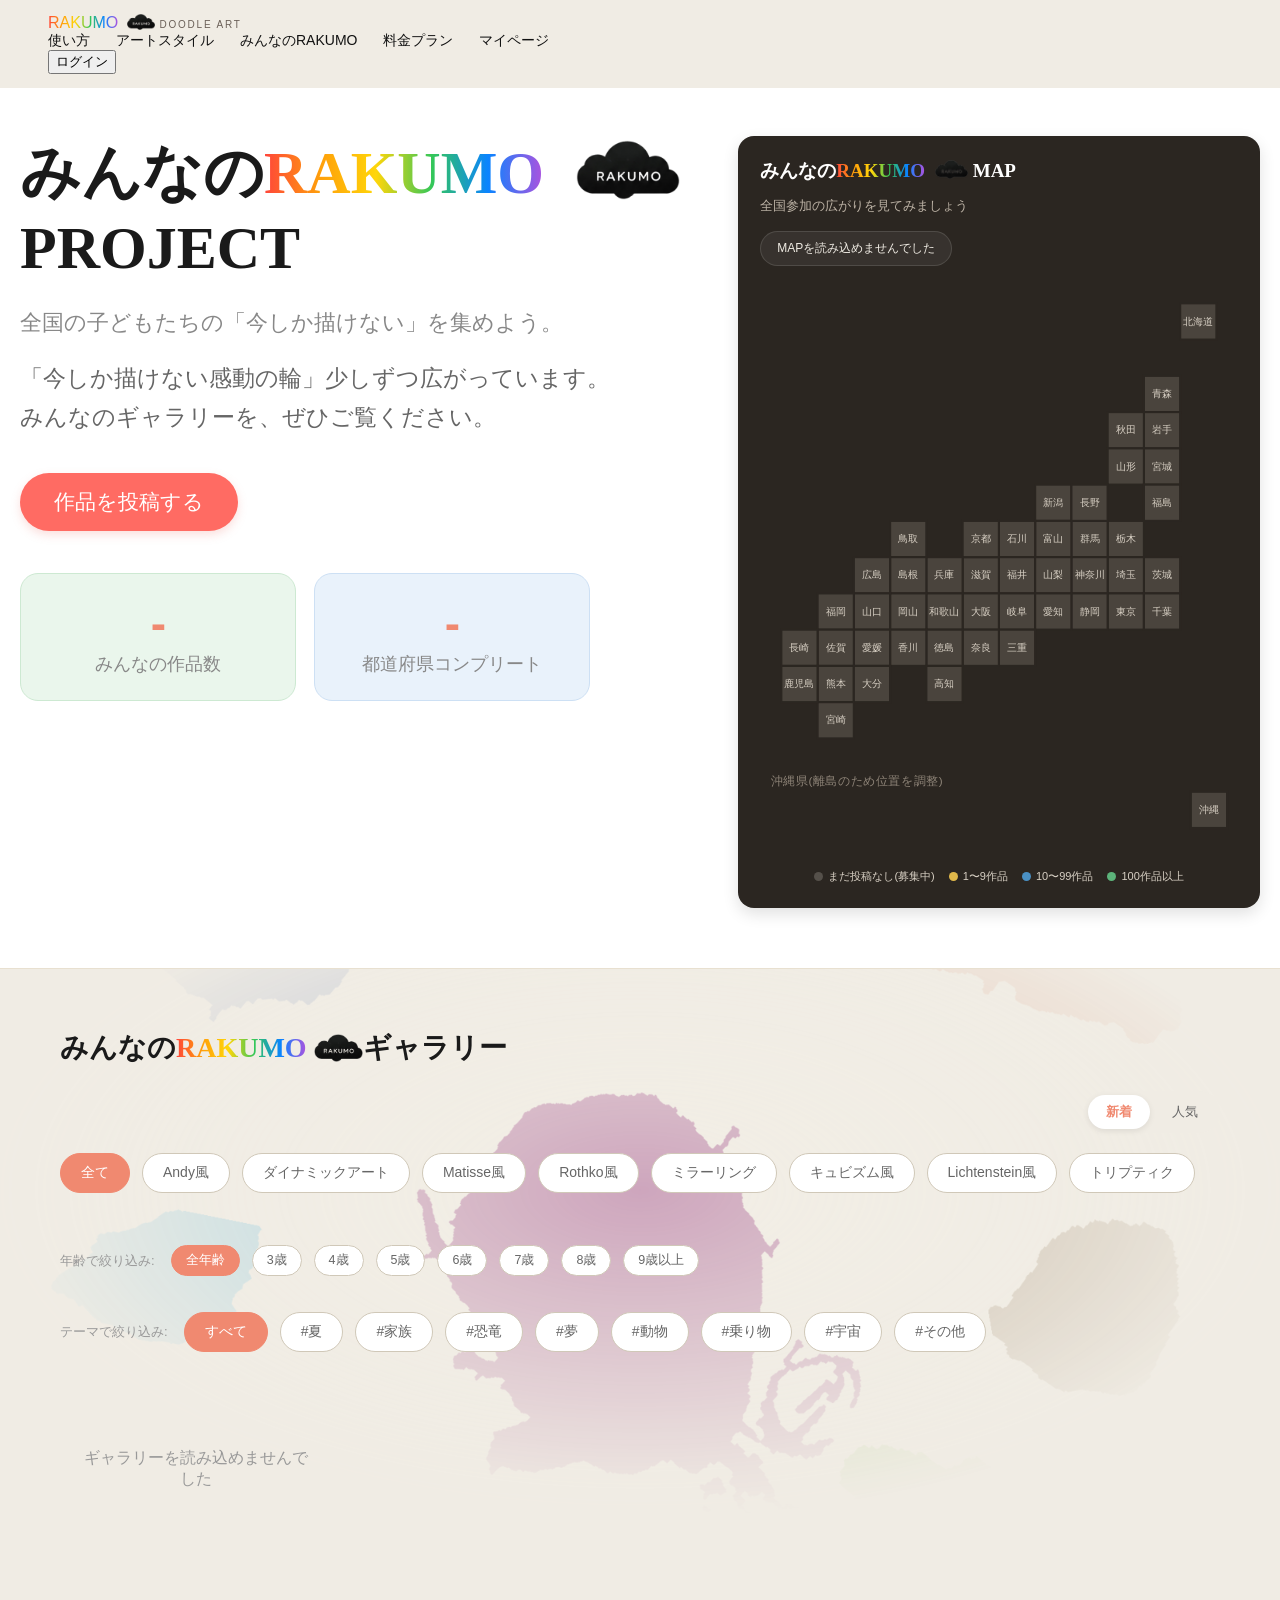
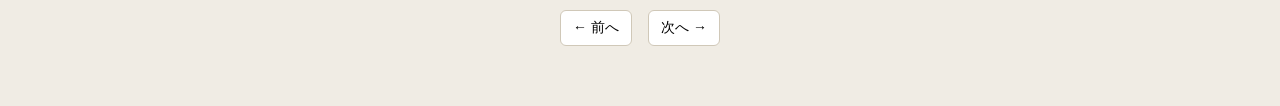
==== gallery.html @ 31f8838f "Initial commit: RAKUMO frontend" ====
<!DOCTYPE html>
<html lang="ja">
<head>
  <meta charset="UTF-8">
  <meta name="viewport" content="width=device-width, initial-scale=1.0">
  <title>みんなのRAKUMO - 落書きアート RAKUMO</title>
  <meta name="description" content="全国の子どもたちの「今しか描けない」が集まるギャラリーです。今しか描けない感動の輪、少しずつ広がっています。">
  <meta property="og:type" content="website">
  <meta property="og:title" content="みんなのRAKUMO - 落書きアート RAKUMO">
  <meta property="og:description" content="全国の子どもたちの「今しか描けない」が集まるギャラリーです。">
  <!-- TODO: 本番ドメイン確定後、og:imageは絶対URLに変更すること(相対パスはSNSクローラーに認識されない) -->
  <meta property="og:image" content="assets/gallery_bg.png">
  <meta property="og:site_name" content="みんなのRAKUMO">
  <meta name="twitter:card" content="summary_large_image">
  <link rel="stylesheet" href="style.css">
  <style>
    .hero-two-col {
      background: #ffffff;
      padding: 48px 20px 60px;
      border-bottom: 1px solid #e8e0d0;
    }
    .hero-two-col-inner {
      max-width: 1240px;
      margin: 0 auto;
      display: grid;
      grid-template-columns: 1.3fr 1fr;
      gap: 40px;
      align-items: start;
    }
    .hero-left h1 {
      font-size: 60px;
      color: #1a1a1a;
      margin-bottom: 15px;
      font-weight: 700;
      line-height: 1.25;
    }
    .hero-left .hero-tagline {
      font-size: 22px;
      color: #888;
      margin-bottom: 21px;
    }
    .hero-left .hero-desc {
      font-size: 23px;
      color: #666;
      line-height: 1.7;
      margin-bottom: 36px;
      max-width: 720px;
    }
    .hero-cta-btn {
      text-decoration: none;
      margin-bottom: 42px;
      font-size: 21px !important;
      padding: 15px 34px !important;
    }
    .hero-stats-row {
      display: grid;
      grid-template-columns: repeat(2, 1fr);
      gap: 18px;
      max-width: 570px;
    }
    .hero-stat-tile {
      background: #fff;
      border: 1px solid #e8e0d0;
      border-radius: 18px;
      padding: 24px;
      text-align: center;
    }
    .hero-stat-tile.stat-tile-green {
      background: #eaf6ec;
      border-color: #cde9d2;
    }
    .hero-stat-tile.stat-tile-blue {
      background: #e9f2fb;
      border-color: #cde0f4;
    }
    .hero-stat-tile .v {
      font-size: 46px;
      font-weight: 800;
      letter-spacing: -0.02em;
      color: #f08970;
      line-height: 1.1;
    }
    .hero-stat-tile .l {
      font-size: 18px;
      color: #888;
      margin-top: 3px;
    }

    /* ---- 47都道府県MAP(右カラム・サブ的な扱いなので小さめ) ---- */
    .map-card {
      background: #2b2621;
      border-radius: 16px;
      padding: 22px 22px 24px;
      box-shadow: 0 6px 16px rgba(0,0,0,0.12);
    }
    .map-card-header {
      display: flex;
      align-items: baseline;
      justify-content: space-between;
      margin-bottom: 4px;
    }
    .map-card-header h2 {
      color: #fff;
      font-size: 19px;
    }
    .map-sub {
      color: #bdb3a6;
      font-size: 13px;
      margin-bottom: 16px;
    }
    .map-stats {
      display: flex;
      gap: 14px;
      background: rgba(255,255,255,0.06);
      border: 1px solid rgba(255,255,255,0.12);
      border-radius: 999px;
      padding: 8px 16px;
      color: #f0ece4;
      font-size: 12px;
      margin-bottom: 16px;
      width: fit-content;
    }
    .map-stats strong {
      color: #f08970;
      font-size: 13.5px;
    }
    .map-svg-wrap {
      position: relative;
      max-width: 100%;
      margin: 0 auto;
    }
    #japanMap {
      width: 100%;
      height: auto;
      overflow: visible;
    }
    .region-label {
      fill: #8d8377;
      font-size: 11px;
      letter-spacing: 0.05em;
    }
    .pref-cell {
      fill: #4a443d;
      stroke: #2b2621;
      stroke-width: 2;
      cursor: pointer;
      transition: fill 0.15s ease, stroke 0.15s ease;
    }
    .pref-cell:hover {
      stroke: #fff;
    }
    .pref-cell.lv1 { fill: #e0b84a; }
    .pref-cell.lv2 { fill: #4a90c4; }
    .pref-cell.lv3 { fill: #5cb37a; }
    .pref-label {
      fill: #d8d0c4;
      font-size: 9px;
      text-anchor: middle;
      pointer-events: none;
    }
    .pref-label.dark-text { fill: #3a2f14; }
    .map-tooltip {
      position: absolute;
      transform: translate(-50%, -120%);
      background: #fff;
      color: #1a1a1a;
      padding: 6px 12px;
      border-radius: 8px;
      font-size: 12.5px;
      white-space: nowrap;
      box-shadow: 0 6px 16px rgba(0,0,0,0.3);
      pointer-events: none;
      z-index: 10;
    }
    .map-tooltip[hidden] { display: none; }
    .map-tooltip strong {
      display: block;
      font-size: 13.5px;
      margin-bottom: 1px;
    }
    .map-legend {
      display: flex;
      justify-content: center;
      flex-wrap: wrap;
      gap: 14px;
      margin-top: 16px;
      color: #d8d0c4;
      font-size: 11px;
    }
    .map-legend span {
      display: inline-flex;
      align-items: center;
      gap: 5px;
    }
    .map-dot-icon {
      width: 9px;
      height: 9px;
      border-radius: 50%;
      display: inline-block;
      background: #55504a;
    }
    .map-dot-icon.lv1 { background: #e0b84a; }
    .map-dot-icon.lv2 { background: #4a90c4; }
    .map-dot-icon.lv3 { background: #5cb37a; }
    .map-card-btn {
      display: block;
      text-align: center;
      margin-top: 18px;
      width: 100%;
      box-sizing: border-box;
    }

    .gallery-bg-wrap {
      position: relative;
      overflow: hidden;
    }
    .gallery-bg-wrap::before {
      content: "";
      position: absolute;
      inset: 0;
      background-image: url('assets/gallery_bg.png');
      background-size: cover;
      background-position: center;
      background-repeat: no-repeat;
      opacity: 0.3;
      -webkit-mask-image: radial-gradient(ellipse 70% 60% at 50% 30%, #000 0%, transparent 75%);
      mask-image: radial-gradient(ellipse 70% 60% at 50% 30%, #000 0%, transparent 75%);
      pointer-events: none;
    }
    .gallery-container {
      position: relative;
      z-index: 1;
      max-width: 1200px;
      margin: 60px auto;
      padding: 0 20px;
    }

    @media (max-width: 900px) {
      .hero-two-col-inner {
        grid-template-columns: 1fr;
      }
      .hero-left .hero-desc { max-width: none; }
    }

    .cta-tile {
      display: flex;
      flex-direction: column;
      align-items: center;
      justify-content: center;
      text-align: center;
      text-decoration: none;
      background: linear-gradient(135deg, #fff3ef 0%, #fff8f2 100%);
      border: 1.5px dashed #f0a58f;
      padding: 24px 20px;
      gap: 10px;
      transition: transform 0.25s ease, box-shadow 0.25s ease, border-color 0.25s ease;
    }
    .cta-tile:hover {
      transform: translateY(-5px);
      box-shadow: 0 14px 28px rgba(240,137,112,0.22);
      border-color: var(--coral);
    }
    .cta-tile-icon {
      font-size: 51px;
    }
    .cta-tile-title {
      font-size: 24px;
      font-weight: 700;
      color: #1a1a1a;
      line-height: 1.5;
    }
    .cta-tile-btn {
      margin-top: 6px;
      display: inline-block;
      background: var(--coral);
      color: #fff;
      font-size: 19.5px;
      font-weight: 700;
      padding: 13px 28px;
      border-radius: 999px;
    }

    .sns-tile {
      background: linear-gradient(135deg, #eef5ff 0%, #f5faff 100%);
      border-color: #a9c9f0;
      cursor: default;
    }
    .sns-tile:hover {
      border-color: #4a90c4;
      box-shadow: 0 14px 28px rgba(74,144,196,0.18);
    }
    .sns-tile-buttons {
      display: flex;
      gap: 8px;
      margin-top: 4px;
    }
    .sns-icon-btn {
      display: inline-flex;
      align-items: center;
      gap: 6px;
      background: #fff;
      border: 1.5px solid #d6e4f5;
      color: #333;
      font-size: 13px;
      font-weight: 600;
      padding: 8px 14px;
      border-radius: 999px;
      text-decoration: none;
      transition: all 0.15s ease;
    }
    .sns-icon-btn:hover {
      background: #4a90c4;
      color: #fff;
      border-color: #4a90c4;
    }
    .sns-tile-note {
      font-size: 11px;
      color: #93a3b5;
      margin-top: 6px;
    }

    .gallery-section-title {
      font-size: 28px;
      font-weight: 700;
      color: #1a1a1a;
      margin: 0 0 24px;
      display: flex;
      align-items: center;
      flex-wrap: wrap;
    }

    .gallery-toolbar {
      display: flex;
      justify-content: flex-end;
      margin-bottom: 20px;
    }
    .sort-tabs {
      display: flex;
      gap: 4px;
      background: #f0ece4;
      border-radius: 24px;
      padding: 4px;
    }
    .sort-btn {
      padding: 8px 18px;
      border: none;
      background: transparent;
      border-radius: 20px;
      font-size: 13px;
      cursor: pointer;
      color: #666;
      transition: all 0.2s ease;
    }
    .sort-btn.active {
      background: #fff;
      color: #f08970;
      font-weight: 700;
      box-shadow: 0 2px 6px rgba(0,0,0,0.08);
    }

    .gallery-filters {
      display: flex;
      gap: 12px;
      margin-bottom: 40px;
      overflow-x: auto;
      padding-bottom: 12px;
      -webkit-overflow-scrolling: touch;
    }
    .gallery-filters button {
      padding: 10px 20px;
      border: 1px solid #d0c8b8;
      background: #fff;
      border-radius: 24px;
      font-size: 14px;
      cursor: pointer;
      white-space: nowrap;
      transition: all 0.3s ease;
      color: #666;
    }
    .gallery-filters button:hover {
      background: #f9f5ed;
    }
    .age-filters {
      margin-bottom: 24px;
      align-items: center;
    }
    .age-filter-label {
      font-size: 13px;
      color: #999;
      white-space: nowrap;
      margin-right: 4px;
    }
    .age-btn {
      padding: 6px 14px !important;
      font-size: 12.5px !important;
    }
    .gallery-filters button.active {
      background: #f08970;
      border-color: #f08970;
      color: #fff;
    }

    .gallery-grid-page {
      display: grid;
      grid-template-columns: repeat(4, 1fr);
      gap: 24px;
      margin-bottom: 60px;
    }
    @media (max-width: 900px) {
      .gallery-grid-page {
        grid-template-columns: repeat(3, 1fr);
      }
    }
    .gallery-item {
      cursor: pointer;
      border-radius: 14px;
      overflow: hidden;
      background: #fff;
      box-shadow: 0 2px 6px rgba(26,20,14,0.06);
      border: 1px solid rgba(26,20,14,0.06);
      transition: transform 0.25s ease, box-shadow 0.25s ease, border-color 0.25s ease;
    }
    .gallery-item:hover {
      transform: translateY(-5px);
      box-shadow: 0 14px 28px rgba(26,20,14,0.16);
      border-color: rgba(240,137,112,0.35);
    }
    .gallery-item .thumb-mat {
      padding: 10px 10px 0;
      background: #fff;
    }
    .gallery-item .thumb-frame {
      position: relative;
      width: 100%;
      padding-top: 100%;
      overflow: hidden;
      border-radius: 6px;
      background: #f0ece4;
    }
    .gallery-item img {
      position: absolute;
      top: 0;
      left: 0;
      width: 100%;
      height: 100%;
      object-fit: cover;
      display: block;
    }
    .gallery-item-info {
      padding: 14px;
      background: #fff;
    }
    .gallery-item-style {
      display: inline-block;
      font-size: 11px;
      font-weight: 600;
      color: #f08970;
      background: #fff3ef;
      border-radius: 6px;
      padding: 2px 8px;
      margin-bottom: 8px;
    }
    .gallery-item-theme {
      display: inline-block;
      font-size: 11px;
      font-weight: 600;
      color: #4a90c4;
      background: #eef5ff;
      border-radius: 6px;
      padding: 2px 8px;
      margin-bottom: 8px;
      margin-left: 4px;
    }
    .gallery-item-caption {
      font-size: 15px;
      color: #1a1a1a;
      font-weight: 700;
      overflow: hidden;
      text-overflow: ellipsis;
      white-space: nowrap;
      margin-bottom: 4px;
    }
    .gallery-item-meta {
      font-size: 12px;
      color: #999;
      margin-bottom: 10px;
      min-height: 15px;
    }

    .clap-btn {
      display: inline-flex;
      align-items: center;
      gap: 6px;
      padding: 6px 14px;
      border: 1px solid #e0d8c8;
      background: #faf8f3;
      border-radius: 20px;
      font-size: 13px;
      cursor: pointer;
      color: #666;
      transition: all 0.2s ease;
    }
    .clap-btn:hover:not(:disabled) {
      background: #fff3ef;
      border-color: #f08970;
    }
    .clap-btn.clapped {
      background: #fff0eb;
      border-color: #f08970;
      color: #f08970;
      font-weight: 600;
    }
    .clap-btn:disabled {
      cursor: default;
    }
    .clap-btn-large {
      width: 100%;
      justify-content: center;
      padding: 12px;
      font-size: 15px;
      margin-top: 16px;
    }
    .share-row {
      margin-top: 18px;
      padding-top: 16px;
      border-top: 1px solid #eee;
    }
    .share-label {
      font-size: 12px;
      color: #999;
      margin-bottom: 8px;
    }
    .share-buttons {
      display: flex;
      gap: 8px;
      flex-wrap: wrap;
    }
    .share-btn {
      display: inline-flex;
      align-items: center;
      gap: 6px;
      padding: 9px 16px;
      border-radius: 10px;
      font-size: 13px;
      font-weight: 600;
      text-decoration: none;
      border: none;
      cursor: pointer;
      transition: opacity 0.15s ease;
    }
    .share-btn:hover { opacity: 0.85; }
    .share-btn-x { background: #000; color: #fff; }
    .share-btn-line { background: #06c755; color: #fff; }
    .share-btn-copy { background: #f0ece4; color: #444; }
    .share-btn-copy.copied { background: #d9f0da; color: #2e6b3e; }
    .gallery-modal-description {
      font-size: 13.5px;
      color: #555;
      line-height: 1.6;
      margin-top: 12px;
      white-space: pre-wrap;
    }

    .gallery-pagination {
      display: flex;
      justify-content: center;
      gap: 8px;
      margin-top: 40px;
    }
    .pagination-btn {
      padding: 8px 12px;
      border: 1px solid #d0c8b8;
      background: #fff;
      border-radius: 6px;
      cursor: pointer;
      font-size: 14px;
      transition: all 0.3s ease;
    }
    .pagination-btn:hover:not(:disabled) {
      background: #f9f5ed;
    }
    .pagination-btn.active {
      background: #f08970;
      border-color: #f08970;
      color: #fff;
    }
    .pagination-btn:disabled {
      opacity: 0.5;
      cursor: not-allowed;
    }

    .gallery-modal {
      display: none;
      position: fixed;
      top: 0;
      left: 0;
      right: 0;
      bottom: 0;
      background: rgba(0,0,0,0.6);
      z-index: 1000;
      justify-content: center;
      align-items: center;
      padding: 20px;
    }
    .gallery-modal.active {
      display: flex;
    }
    .gallery-modal-content {
      background: #fff;
      border-radius: 16px;
      overflow: hidden;
      max-width: 600px;
      width: 100%;
      max-height: 90vh;
      overflow-y: auto;
      animation: slideUp 0.3s ease;
    }
    @keyframes slideUp {
      from {
        transform: translateY(20px);
        opacity: 0;
      }
      to {
        transform: translateY(0);
        opacity: 1;
      }
    }
    .gallery-modal-close {
      position: absolute;
      top: 16px;
      right: 16px;
      width: 32px;
      height: 32px;
      border: none;
      background: rgba(0,0,0,0.2);
      color: #fff;
      border-radius: 50%;
      cursor: pointer;
      font-size: 20px;
      display: flex;
      align-items: center;
      justify-content: center;
    }
    .gallery-modal-image-frame {
      position: relative;
      width: 100%;
      padding-top: 100%;
      overflow: hidden;
      background: #f0ece4;
    }
    .gallery-modal-image {
      position: absolute;
      top: 0;
      left: 0;
      width: 100%;
      height: 100%;
      object-fit: cover;
      display: block;
    }
    .gallery-modal-info {
      padding: 24px;
    }
    .gallery-modal-style {
      font-size: 12px;
      color: #999;
      margin-bottom: 8px;
      text-transform: uppercase;
      letter-spacing: 0.5px;
    }
    .gallery-modal-caption {
      font-size: 18px;
      color: #333;
      font-weight: 600;
      margin-bottom: 16px;
    }
    .gallery-modal-meta {
      font-size: 14px;
      color: #666;
      line-height: 1.6;
    }

    .loading {
      text-align: center;
      padding: 60px 20px;
      color: #999;
    }

    @media (max-width: 640px) {
      .hero-two-col {
        padding: 32px 20px 40px;
      }
      .hero-left h1 {
        font-size: 30px;
      }
      .gallery-grid-page {
        grid-template-columns: repeat(2, 1fr);
        gap: 16px;
      }
      .gallery-filters {
        gap: 8px;
      }
    }
  </style>
</head>
<body>
  <header class="site-header">
    <div class="header-inner">
      <a href="index.html" class="logo">
        <span class="logo-text rakumo-brand">RAKUMO</span> <img src="assets/rakumo_cloud_mark.png" class="rakumo-mark" alt="">
        <span class="logo-sub">DOODLE ART</span>
      </a>
      <nav class="site-nav">
        <a href="index.html#how">使い方</a>
        <a href="index.html#styles">アートスタイル</a>
        <a href="gallery.html" class="active">みんなのRAKUMO</a>
        <a href="index.html#plan">料金プラン</a>
        <a href="mypage.html">マイページ</a>
      </nav>
      <div class="header-actions">
        <button id="loginBtn" class="btn-login">ログイン</button>
      </div>
    </div>
  </header>

  <section class="hero-two-col">
    <div class="hero-two-col-inner">
      <div class="hero-left">
        <h1>みんなの<span class="rakumo-brand">RAKUMO</span> <img src="assets/rakumo_cloud_mark.png" class="rakumo-mark" alt=""> PROJECT</h1>
        <p class="hero-tagline">全国の子どもたちの「今しか描けない」を集めよう。</p>
        <p class="hero-desc">「今しか描けない感動の輪」少しずつ広がっています。<br>みんなのギャラリーを、ぜひご覧ください。</p>
        <a href="index.html?post=1" class="btn-pill btn-pill-primary hero-cta-btn">作品を投稿する</a>
        <div class="hero-stats-row">
          <div class="hero-stat-tile stat-tile-green">
            <div class="v" id="heroStatTotal">-</div>
            <div class="l">みんなの作品数</div>
          </div>
          <div class="hero-stat-tile stat-tile-blue">
            <div class="v" id="heroStatPref">-</div>
            <div class="l">都道府県コンプリート</div>
          </div>
        </div>
      </div>

      <div class="hero-right">
        <div class="map-card">
          <div class="map-card-header">
            <h2>みんなの<span class="rakumo-brand">RAKUMO</span> <img src="assets/rakumo_cloud_mark.png" class="rakumo-mark" alt=""> MAP</h2>
          </div>
          <p class="map-sub">全国参加の広がりを見てみましょう</p>

      <div class="map-stats" id="mapStats">読み込み中…</div>

      <div class="map-svg-wrap">
        <svg id="japanMap" viewBox="0 0 448 532" xmlns="http://www.w3.org/2000/svg" aria-label="日本地図 都道府県別投稿数(地理的配置グリッドマップ)">
          <rect class="pref-cell" data-pref="北海道" x="394" y="20" width="34" height="34"></rect>
          <text class="pref-label" data-pref-label="北海道" x="411" y="40">北海道</text>
          <rect class="pref-cell" data-pref="青森県" x="360" y="88" width="34" height="34"></rect>
          <text class="pref-label" data-pref-label="青森県" x="377" y="108">青森</text>
          <rect class="pref-cell" data-pref="岩手県" x="360" y="122" width="34" height="34"></rect>
          <text class="pref-label" data-pref-label="岩手県" x="377" y="142">岩手</text>
          <rect class="pref-cell" data-pref="秋田県" x="326" y="122" width="34" height="34"></rect>
          <text class="pref-label" data-pref-label="秋田県" x="343" y="142">秋田</text>
          <rect class="pref-cell" data-pref="宮城県" x="360" y="156" width="34" height="34"></rect>
          <text class="pref-label" data-pref-label="宮城県" x="377" y="176">宮城</text>
          <rect class="pref-cell" data-pref="山形県" x="326" y="156" width="34" height="34"></rect>
          <text class="pref-label" data-pref-label="山形県" x="343" y="176">山形</text>
          <rect class="pref-cell" data-pref="福島県" x="360" y="190" width="34" height="34"></rect>
          <text class="pref-label" data-pref-label="福島県" x="377" y="210">福島</text>
          <rect class="pref-cell" data-pref="茨城県" x="360" y="258" width="34" height="34"></rect>
          <text class="pref-label" data-pref-label="茨城県" x="377" y="278">茨城</text>
          <rect class="pref-cell" data-pref="栃木県" x="326" y="224" width="34" height="34"></rect>
          <text class="pref-label" data-pref-label="栃木県" x="343" y="244">栃木</text>
          <rect class="pref-cell" data-pref="群馬県" x="292" y="224" width="34" height="34"></rect>
          <text class="pref-label" data-pref-label="群馬県" x="309" y="244">群馬</text>
          <rect class="pref-cell" data-pref="埼玉県" x="326" y="258" width="34" height="34"></rect>
          <text class="pref-label" data-pref-label="埼玉県" x="343" y="278">埼玉</text>
          <rect class="pref-cell" data-pref="東京都" x="326" y="292" width="34" height="34"></rect>
          <text class="pref-label" data-pref-label="東京都" x="343" y="312">東京</text>
          <rect class="pref-cell" data-pref="千葉県" x="360" y="292" width="34" height="34"></rect>
          <text class="pref-label" data-pref-label="千葉県" x="377" y="312">千葉</text>
          <rect class="pref-cell" data-pref="神奈川県" x="292" y="258" width="34" height="34"></rect>
          <text class="pref-label" data-pref-label="神奈川県" x="309" y="278">神奈川</text>
          <rect class="pref-cell" data-pref="新潟県" x="258" y="190" width="34" height="34"></rect>
          <text class="pref-label" data-pref-label="新潟県" x="275" y="210">新潟</text>
          <rect class="pref-cell" data-pref="富山県" x="258" y="224" width="34" height="34"></rect>
          <text class="pref-label" data-pref-label="富山県" x="275" y="244">富山</text>
          <rect class="pref-cell" data-pref="石川県" x="224" y="224" width="34" height="34"></rect>
          <text class="pref-label" data-pref-label="石川県" x="241" y="244">石川</text>
          <rect class="pref-cell" data-pref="福井県" x="224" y="258" width="34" height="34"></rect>
          <text class="pref-label" data-pref-label="福井県" x="241" y="278">福井</text>
          <rect class="pref-cell" data-pref="山梨県" x="258" y="258" width="34" height="34"></rect>
          <text class="pref-label" data-pref-label="山梨県" x="275" y="278">山梨</text>
          <rect class="pref-cell" data-pref="長野県" x="292" y="190" width="34" height="34"></rect>
          <text class="pref-label" data-pref-label="長野県" x="309" y="210">長野</text>
          <rect class="pref-cell" data-pref="岐阜県" x="224" y="292" width="34" height="34"></rect>
          <text class="pref-label" data-pref-label="岐阜県" x="241" y="312">岐阜</text>
          <rect class="pref-cell" data-pref="静岡県" x="292" y="292" width="34" height="34"></rect>
          <text class="pref-label" data-pref-label="静岡県" x="309" y="312">静岡</text>
          <rect class="pref-cell" data-pref="愛知県" x="258" y="292" width="34" height="34"></rect>
          <text class="pref-label" data-pref-label="愛知県" x="275" y="312">愛知</text>
          <rect class="pref-cell" data-pref="三重県" x="224" y="326" width="34" height="34"></rect>
          <text class="pref-label" data-pref-label="三重県" x="241" y="346">三重</text>
          <rect class="pref-cell" data-pref="滋賀県" x="190" y="258" width="34" height="34"></rect>
          <text class="pref-label" data-pref-label="滋賀県" x="207" y="278">滋賀</text>
          <rect class="pref-cell" data-pref="京都府" x="190" y="224" width="34" height="34"></rect>
          <text class="pref-label" data-pref-label="京都府" x="207" y="244">京都</text>
          <rect class="pref-cell" data-pref="大阪府" x="190" y="292" width="34" height="34"></rect>
          <text class="pref-label" data-pref-label="大阪府" x="207" y="312">大阪</text>
          <rect class="pref-cell" data-pref="兵庫県" x="156" y="258" width="34" height="34"></rect>
          <text class="pref-label" data-pref-label="兵庫県" x="173" y="278">兵庫</text>
          <rect class="pref-cell" data-pref="奈良県" x="190" y="326" width="34" height="34"></rect>
          <text class="pref-label" data-pref-label="奈良県" x="207" y="346">奈良</text>
          <rect class="pref-cell" data-pref="和歌山県" x="156" y="292" width="34" height="34"></rect>
          <text class="pref-label" data-pref-label="和歌山県" x="173" y="312">和歌山</text>
          <rect class="pref-cell" data-pref="鳥取県" x="122" y="224" width="34" height="34"></rect>
          <text class="pref-label" data-pref-label="鳥取県" x="139" y="244">鳥取</text>
          <rect class="pref-cell" data-pref="島根県" x="122" y="258" width="34" height="34"></rect>
          <text class="pref-label" data-pref-label="島根県" x="139" y="278">島根</text>
          <rect class="pref-cell" data-pref="岡山県" x="122" y="292" width="34" height="34"></rect>
          <text class="pref-label" data-pref-label="岡山県" x="139" y="312">岡山</text>
          <rect class="pref-cell" data-pref="広島県" x="88" y="258" width="34" height="34"></rect>
          <text class="pref-label" data-pref-label="広島県" x="105" y="278">広島</text>
          <rect class="pref-cell" data-pref="山口県" x="88" y="292" width="34" height="34"></rect>
          <text class="pref-label" data-pref-label="山口県" x="105" y="312">山口</text>
          <rect class="pref-cell" data-pref="徳島県" x="156" y="326" width="34" height="34"></rect>
          <text class="pref-label" data-pref-label="徳島県" x="173" y="346">徳島</text>
          <rect class="pref-cell" data-pref="香川県" x="122" y="326" width="34" height="34"></rect>
          <text class="pref-label" data-pref-label="香川県" x="139" y="346">香川</text>
          <rect class="pref-cell" data-pref="愛媛県" x="88" y="326" width="34" height="34"></rect>
          <text class="pref-label" data-pref-label="愛媛県" x="105" y="346">愛媛</text>
          <rect class="pref-cell" data-pref="高知県" x="156" y="360" width="34" height="34"></rect>
          <text class="pref-label" data-pref-label="高知県" x="173" y="380">高知</text>
          <rect class="pref-cell" data-pref="福岡県" x="54" y="292" width="34" height="34"></rect>
          <text class="pref-label" data-pref-label="福岡県" x="71" y="312">福岡</text>
          <rect class="pref-cell" data-pref="佐賀県" x="54" y="326" width="34" height="34"></rect>
          <text class="pref-label" data-pref-label="佐賀県" x="71" y="346">佐賀</text>
          <rect class="pref-cell" data-pref="長崎県" x="20" y="326" width="34" height="34"></rect>
          <text class="pref-label" data-pref-label="長崎県" x="37" y="346">長崎</text>
          <rect class="pref-cell" data-pref="熊本県" x="54" y="360" width="34" height="34"></rect>
          <text class="pref-label" data-pref-label="熊本県" x="71" y="380">熊本</text>
          <rect class="pref-cell" data-pref="大分県" x="88" y="360" width="34" height="34"></rect>
          <text class="pref-label" data-pref-label="大分県" x="105" y="380">大分</text>
          <rect class="pref-cell" data-pref="宮崎県" x="54" y="394" width="34" height="34"></rect>
          <text class="pref-label" data-pref-label="宮崎県" x="71" y="414">宮崎</text>
          <rect class="pref-cell" data-pref="鹿児島県" x="20" y="360" width="34" height="34"></rect>
          <text class="pref-label" data-pref-label="鹿児島県" x="37" y="380">鹿児島</text>
          <rect class="pref-cell" data-pref="沖縄県" x="404" y="478" width="34" height="34"></rect>
          <text class="pref-label" data-pref-label="沖縄県" x="421" y="498">沖縄</text>
          <text x="10" y="472" class="region-label" text-anchor="start">沖縄県(離島のため位置を調整)</text>
        </svg>
        <div id="mapTooltip" class="map-tooltip" hidden></div>
      </div>

          <div class="map-legend">
            <span><i class="map-dot-icon lv0"></i>まだ投稿なし(募集中)</span>
            <span><i class="map-dot-icon lv1"></i>1〜9作品</span>
            <span><i class="map-dot-icon lv2"></i>10〜99作品</span>
            <span><i class="map-dot-icon lv3"></i>100作品以上</span>
          </div>
        </div>
      </div>
    </div>
  </section>

  <div class="gallery-bg-wrap">
  <div class="gallery-container">
    <h2 class="gallery-section-title">みんなの<span class="rakumo-brand">RAKUMO</span> <img src="assets/rakumo_cloud_mark.png" class="rakumo-mark" alt=""> ギャラリー</h2>

    <div class="gallery-toolbar">
      <div class="sort-tabs">
        <button class="sort-btn active" data-sort="new">新着</button>
        <button class="sort-btn" data-sort="popular">人気</button>
      </div>
    </div>

    <div class="gallery-filters">
      <button class="filter-btn active" data-style="">全て</button>
      <button class="filter-btn" data-style="andy">Andy風</button>
      <button class="filter-btn" data-style="dynamic">ダイナミックアート</button>
      <button class="filter-btn" data-style="matisse">Matisse風</button>
      <button class="filter-btn" data-style="rothko">Rothko風</button>
      <button class="filter-btn" data-style="mirror">ミラーリング</button>
      <button class="filter-btn" data-style="cubism">キュビズム風</button>
      <button class="filter-btn" data-style="lichtenstein">Lichtenstein風</button>
      <button class="filter-btn" data-style="triptych">トリプティク</button>
    </div>

    <div class="gallery-filters age-filters">
      <span class="age-filter-label">年齢で絞り込み:</span>
      <button class="filter-btn age-btn active" data-age="">全年齢</button>
      <button class="filter-btn age-btn" data-age="3">3歳</button>
      <button class="filter-btn age-btn" data-age="4">4歳</button>
      <button class="filter-btn age-btn" data-age="5">5歳</button>
      <button class="filter-btn age-btn" data-age="6">6歳</button>
      <button class="filter-btn age-btn" data-age="7">7歳</button>
      <button class="filter-btn age-btn" data-age="8">8歳</button>
      <button class="filter-btn age-btn" data-age="9">9歳以上</button>
    </div>

    <div class="gallery-filters age-filters">
      <span class="age-filter-label">テーマで絞り込み:</span>
      <button class="filter-btn theme-btn active" data-theme="">すべて</button>
      <button class="filter-btn theme-btn" data-theme="夏">#夏</button>
      <button class="filter-btn theme-btn" data-theme="家族">#家族</button>
      <button class="filter-btn theme-btn" data-theme="恐竜">#恐竜</button>
      <button class="filter-btn theme-btn" data-theme="夢">#夢</button>
      <button class="filter-btn theme-btn" data-theme="動物">#動物</button>
      <button class="filter-btn theme-btn" data-theme="乗り物">#乗り物</button>
      <button class="filter-btn theme-btn" data-theme="宇宙">#宇宙</button>
      <button class="filter-btn theme-btn" data-theme="その他">#その他</button>
    </div>

    <div id="galleryContainer" class="gallery-grid-page">
      <div class="loading">読み込み中...</div>
    </div>

    <div class="gallery-pagination">
      <button id="prevBtn" class="pagination-btn">← 前へ</button>
      <div id="pageNumbers"></div>
      <button id="nextBtn" class="pagination-btn">次へ →</button>
    </div>
  </div>
  </div>

  <div id="galleryModal" class="gallery-modal">
    <div class="gallery-modal-content">
      <button id="modalClose" class="gallery-modal-close">×</button>
      <div class="gallery-modal-image-frame">
        <img id="modalImage" class="gallery-modal-image" src="" alt="">
      </div>
      <div class="gallery-modal-info">
        <div class="gallery-modal-style" id="modalStyle"></div>
        <div class="gallery-modal-caption" id="modalCaption"></div>
        <div class="gallery-modal-meta" id="modalMeta"></div>
        <div id="modalDescription" class="gallery-modal-description"></div>
        <button id="modalClapBtn" class="clap-btn clap-btn-large">
          👏 拍手する <span id="modalClapCount" class="clap-count">0</span>
        </button>
        <div class="share-row">
          <div class="share-label">この作品をシェア</div>
          <div class="share-buttons">
            <a id="shareX" class="share-btn share-btn-x" href="#" target="_blank" rel="noopener">𝕏</a>
            <a id="shareLine" class="share-btn share-btn-line" href="#" target="_blank" rel="noopener">LINE</a>
            <button id="shareCopy" class="share-btn share-btn-copy" type="button">🔗 URLをコピー</button>
          </div>
        </div>
      </div>
    </div>
  </div>

  <script src="config.js"></script>
  <script src="gallery-page.js?v=6"></script>
</body>
</html>
---- style.css ----
:root{
  --cream:#F0ECE4;
  --cream-2:#F5E9DE;
  --ink:#111111;
  --ink-soft:#6b6058;
  --coral:#FF6B63;
  --coral-dark:#F0524A;
  --hairline:#EEDFCF;
  --floor:#3a332e;
}
*{box-sizing:border-box;}
body{
  margin:0;
  background:var(--cream);
  color:var(--ink);
  font-family:-apple-system,BlinkMacSystemFont,"Segoe UI",Hiragino Sans,"Hiragino Kaku Gothic ProN",sans-serif;
  -webkit-font-smoothing:antialiased;
}
a{color:inherit;text-decoration:none;}
h1,h2{font-family:Georgia,"Hiragino Mincho ProN",serif;margin:0;}

/* ---- header ---- */
.site-header{
  display:flex;justify-content:space-between;align-items:center;
  padding:14px 48px;
}
.logo-eyebrow{font-size:12px;color:var(--ink-soft);letter-spacing:.04em;}
.logo-word{font-size:26px;font-weight:800;letter-spacing:.02em;font-family:Georgia,serif;}
.logo-sub{font-size:10px;letter-spacing:.18em;color:var(--ink-soft);}

/* ==================== RAKUMOブランド表記(統一) ====================
   「RAKUMO」を表示する際はこのクラスで統一する:
   左→右の虹色グラデーション文字 + 半角スペース + クラウドのロゴマーク */
.rakumo-brand{
  background:linear-gradient(90deg,#ff453a,#ff9f0a,#ffd60a,#34c759,#0a84ff,#af52de);
  -webkit-background-clip:text;background-clip:text;color:transparent;
}
.rakumo-mark{
  height:1em;width:auto;display:inline-block;
  vertical-align:-0.12em;margin-left:0.28em;
}
.btn-pill-community{
  background:#fff3ef;color:var(--coral-dark);border:1.5px solid var(--coral);font-weight:700;
}
.btn-pill-community:hover{background:var(--coral);color:#fff;}
.site-nav{display:flex;align-items:center;gap:26px;font-size:14px;}
.site-nav a:hover{color:var(--coral-dark);}

.btn-pill{
  border-radius:999px;border:none;cursor:pointer;font-family:inherit;
  display:inline-flex;align-items:center;gap:8px;padding:10px 20px;font-size:14px;
}
.btn-pill-primary{background:var(--coral);color:#fff;box-shadow:0 4px 10px rgba(240,132,122,.25);}
.btn-pill-primary:hover{background:var(--coral-dark);}
.btn-pill-outline{background:#fff;color:var(--ink);border:1.5px solid var(--coral);}
.btn-pill-outline:hover{background:#fff3ef;}
.btn-pill-ghost{background:#fff;color:var(--ink);border:1.5px solid #F0E6D9;}
.site-nav .btn-pill-primary{padding:0 24px;height:40px;font-size:15px;font-weight:600;box-shadow:none;}
.btn-lg{padding:16px 26px;font-size:16px;display:flex;flex-direction:column;align-items:flex-start;gap:2px;}
.btn-lg small{font-weight:400;font-size:11px;opacity:.85;}
.btn-lg .icon{font-size:15px;}

/* ---- hero ---- */
.hero{
  position:relative;overflow:hidden;
  display:grid;
  grid-template-columns:1fr 1.3fr;
  grid-template-areas:
    "intro showcase"
    "cta   showcase";
  gap:8px 20px;
  padding:32px 80px 60px;
}
.hero-decor{position:absolute;width:220px;height:220px;pointer-events:none;z-index:0;}
.hero-decor-left{left:-60px;bottom:-40px;}
.hero-decor-right{right:-50px;bottom:-30px;}
.hero-intro, .hero-showcase, .hero-cta{position:relative;z-index:1;}
.hero-intro{grid-area:intro;align-self:end;}
.hero-cta{grid-area:cta;align-self:start;margin-top:22px;}
.hero-showcase{grid-area:showcase;align-self:center;}

.hero-brand{
  display:flex;align-items:center;gap:5px;flex-wrap:wrap;
  font-size:14px;font-weight:700;color:var(--ink-soft);letter-spacing:.02em;margin-bottom:12px;
}
.hero-headline{
  position:relative;display:inline-block;margin:0;
  font-size:44px;line-height:1.3;color:var(--ink);font-weight:800;
}
.rakumo-inline{font-weight:800;letter-spacing:.01em;}
.tagline-underline{display:block;width:210px;max-width:65%;height:15px;margin-top:4px;color:var(--coral);}
.hero-desc{color:#333;font-size:16px;line-height:1.85;margin:16px 0 0;max-width:36em;}
.hero-cta .btn-pill{display:flex;margin-bottom:12px;}
.hero-note{font-size:13px;color:#999;margin-left:6px;}

.hero-showcase{display:flex;align-items:center;justify-content:center;}
.transform-group{
  position:relative;display:flex;align-items:center;justify-content:center;width:100%;
  background:#fff;border-radius:28px;padding:30px 22px;gap:0;
  box-shadow:0 2px 10px rgba(0,0,0,.05);
}
.before-card{
  position:relative;background:#fff;border-radius:14px;box-shadow:0 3px 10px rgba(0,0,0,.05);
  width:20%;padding:8px;flex-shrink:0;z-index:2;
}
.before-card img{width:100%;display:block;border-radius:8px;}
.after-card-wrap{display:flex;flex-direction:column;align-items:flex-start;width:52%;flex-shrink:0;}
.after-card{
  position:relative;background:#181818;border-radius:3px;flex-shrink:0;
  width:100%;padding:1.75%;
  box-shadow:0 10px 24px rgba(0,0,0,.18);
}
.after-card img{width:100%;display:block;border-radius:0;}
.after-caption{margin-top:10px;font-size:18px;font-weight:800;color:var(--ink);letter-spacing:.02em;}
.chip{
  position:absolute;top:-22px;left:2px;background:transparent;
  font-size:12px;font-weight:700;letter-spacing:.06em;padding:0;border-radius:0;color:#A3A3A3;
  z-index:2;
}
.chip-after{
  top:14px;left:14px;background:var(--coral);color:#fff;
  padding:4px 12px;border-radius:999px;font-size:12px;box-shadow:0 3px 8px rgba(255,107,99,.25);
}

/* ---- 変化を示すシンプルな矢印 ---- */
.transform-arrow{
  position:relative;width:80px;height:52px;flex-shrink:0;z-index:1;margin:0 -6px;
  display:flex;align-items:center;justify-content:center;
}
.transform-arrow svg{width:100%;height:100%;}
.transform-arrow path{stroke:var(--coral-dark);}

/* ---- how it works ---- */
.how-section{padding:10px 48px 60px;}
.how-card{background:#fff;border-radius:16px;padding:36px;box-shadow:0 10px 30px rgba(0,0,0,.04);}
.how-card h2{text-align:center;font-size:26px;margin-bottom:26px;}
.steps{display:flex;align-items:flex-start;justify-content:center;gap:14px;flex-wrap:wrap;}
.step{width:170px;text-align:center;}
.step-num{
  width:34px;height:34px;border-radius:50%;color:#fff;display:flex;align-items:center;justify-content:center;
  font-weight:700;margin:0 auto 10px;
}
.step-title{font-weight:700;font-size:14.5px;margin-bottom:4px;}
.step-desc{font-size:12.5px;color:var(--ink-soft);line-height:1.6;}
.arrow{color:#cbbfae;font-size:20px;margin-top:8px;}

/* ---- styles gallery ---- */
.styles-section{padding:20px 48px 60px;background:var(--cream-2);}
.styles-section h2{text-align:center;font-size:26px;}
.section-sub{text-align:center;color:var(--ink-soft);font-size:14px;margin:8px 0 30px;}
.section-sub.light{color:#c9bfae;}
.styles-scroll{
  display:flex;gap:18px;overflow-x:auto;padding-bottom:10px;scroll-snap-type:x mandatory;
}
.style-card{
  flex:0 0 190px;scroll-snap-align:start;background:#fff;border-radius:10px;overflow:hidden;
  border:1px solid var(--hairline);
}
.style-card img{width:100%;aspect-ratio:1/1;object-fit:cover;display:block;}
.style-label{padding:10px 12px;font-size:13.5px;font-weight:700;}
.style-label span{display:block;font-weight:400;font-size:11.5px;color:var(--ink-soft);margin-top:2px;}

/* ---- gallery (みんなのRAKUMO) ---- */
.gallery-section{padding:50px 48px 60px;background:var(--floor);text-align:center;}
.gallery-section h2{color:#fff;font-size:26px;}
.free-badge{
  display:inline-block;background:var(--coral);color:#fff;font-size:13px;font-weight:600;
  padding:8px 20px;border-radius:999px;margin:14px 0 34px;
}
.gallery-room{position:relative;background:#4a423b;border-radius:12px;padding:30px;}
.gallery-grid{display:grid;grid-template-columns:repeat(3,1fr);gap:20px;padding:0;}
.framed{margin:0;display:flex;flex-direction:column;min-height:450px;}
.framed img{width:100%;height:100%;object-fit:cover;border:16px solid #1a1a1a;box-shadow:0 14px 24px rgba(0,0,0,.4);}
.framed figcaption{color:#e8ddcb;font-size:11px;margin-top:6px;text-align:center;}
.floor{display:none!important;}
.gallery-section .btn-pill-outline{background:transparent;color:#fff;border-color:rgba(255,255,255,.5);margin-top:26px;}

/* ---- pricing ---- */
.pricing-section{padding:50px 48px 60px;text-align:center;}
.pricing-section h2{font-size:26px;}
.pricing-grid{
  display:grid;grid-template-columns:repeat(3,1fr);gap:22px;max-width:980px;margin:0 auto;
}
@media (max-width:820px){.pricing-grid{grid-template-columns:1fr;}}
.pricing-card{
  position:relative;background:#fff;border:1.5px solid var(--hairline);border-radius:16px;
  padding:30px 24px;text-align:left;
}
.pricing-card.featured{border-color:var(--coral);box-shadow:0 10px 26px rgba(240,132,122,.18);}
.pricing-badge{
  position:absolute;top:-13px;right:22px;background:var(--coral);color:#fff;font-size:12px;
  font-weight:700;padding:4px 14px;border-radius:999px;
}
.pricing-name{font-size:15px;font-weight:700;color:var(--ink-soft);margin-bottom:8px;}
.pricing-price{font-size:32px;font-weight:800;font-family:Georgia,serif;margin-bottom:14px;}
.pricing-price span{font-size:14px;font-weight:400;color:var(--ink-soft);}
.pricing-desc{font-size:13.5px;color:var(--ink-soft);line-height:1.7;margin-bottom:18px;min-height:56px;}
.pricing-note-inline{font-size:11.5px;}
.pricing-features{list-style:none;padding:0;margin:0 0 20px;font-size:13.5px;}
.pricing-features li{padding:6px 0 6px 22px;position:relative;border-top:1px solid var(--cream-2);}
.pricing-features li:first-child{border-top:none;}
.pricing-features li::before{content:"✓";position:absolute;left:0;color:var(--coral-dark);font-weight:700;}
.pricing-card .btn-pill{width:100%;justify-content:center;}

/* ---- paywall modal ---- */
.paywall-desc{font-size:13.5px;color:var(--ink-soft);margin:10px 0 20px;}
.paywall-options{display:flex;gap:14px;}
.paywall-option{
  flex:1;position:relative;border:1.5px solid var(--hairline);border-radius:12px;
  padding:20px 16px;text-align:center;
}
.paywall-option.featured{border-color:var(--coral);}
.paywall-option-title{font-size:13px;font-weight:700;color:var(--ink-soft);margin-bottom:8px;}
.paywall-option-price{font-size:24px;font-weight:800;font-family:Georgia,serif;margin-bottom:14px;}
.paywall-per{font-size:13px;font-weight:400;color:var(--ink-soft);}
.paywall-option .btn-pill{width:100%;justify-content:center;font-size:12.5px;padding:10px 8px;}

.ad-slot{margin-top:18px;text-align:center;min-height:90px;}
.ad-slot[hidden]{display:none;}

/* ---- CTA band ---- */
.cta-band{padding:36px 48px;}
.cta-inner{
  background:#fff;border-radius:14px;padding:24px 30px;display:flex;align-items:center;gap:22px;
  border:1px solid var(--hairline);
}
.cta-heart{color:var(--coral);font-size:22px;}
.cta-text{flex:1;}
.cta-title{font-weight:700;font-size:16px;}
.cta-sub{font-size:13px;color:var(--ink-soft);margin-top:2px;}

/* ---- footer ---- */
.site-footer{padding:22px 48px 40px;display:flex;justify-content:space-between;font-size:11.5px;color:var(--ink-soft);flex-wrap:wrap;gap:8px;}

/* ==================== 機能モーダル ==================== */
.app-modal{
  position:fixed;inset:0;background:rgba(30,26,22,.55);z-index:1000;
  display:flex;align-items:center;justify-content:center;padding:24px;
}
.app-modal[hidden]{display:none;}
.app-modal-inner{
  background:var(--cream);border-radius:16px;max-width:1040px;width:100%;max-height:90vh;overflow-y:auto;
  padding:32px;position:relative;
}
.modal-close{
  position:absolute;top:16px;right:20px;border:none;background:none;font-size:26px;cursor:pointer;color:var(--ink-soft);
}
.pane h3{font-family:Georgia,serif;font-size:20px;margin:0 0 18px;}
.gallery-welcome-msg{
  background:#fff3ef;border:1px solid #f6d9cd;border-radius:10px;
  padding:12px 14px;font-size:13px;color:#c9573f;line-height:1.6;margin-bottom:16px;
}
.gallery-welcome-msg[hidden]{display:none;}

.dropzone{
  border:1.5px dashed #cbbf9e;border-radius:8px;padding:34px 16px;text-align:center;cursor:pointer;
  color:var(--ink-soft);font-size:13.5px;
}
.dropzone strong{display:block;color:var(--ink);font-size:15px;margin-bottom:6px;}
.or-row{text-align:center;color:#b3a98c;font-size:11px;margin:16px 0;}
#uploadPane .btn-pill{width:100%;justify-content:center;}
.status-msg{font-size:13px;color:var(--coral-dark);margin-top:14px;min-height:16px;}

.result-layout{display:grid;grid-template-columns:260px 1fr;gap:28px;}
.orig-label{font-size:12px;color:var(--ink-soft);margin-bottom:8px;}
#origCanvas{width:100%;border-radius:6px;border:1px solid var(--hairline);background:#fff;}
.gallery-head-row{display:flex;justify-content:space-between;align-items:center;margin-bottom:14px;}
.gallery-head-row h3{margin:0;}
.rotate-controls{display:flex;align-items:center;gap:10px;}
.rotate-btn{border:1px solid var(--ink);background:#fff;border-radius:6px;padding:6px 10px;font-size:12px;cursor:pointer;}
.rotate-btn:disabled{opacity:.4;}
#rotateAngle{font-size:12px;color:var(--ink-soft);min-width:30px;text-align:center;}

.result-grid{display:grid;grid-template-columns:repeat(4,1fr);gap:12px;}
.result-card{
  border:1px solid var(--hairline);border-radius:8px;overflow:hidden;cursor:pointer;background:#fff;
}
.result-card.selected{border-color:var(--coral);box-shadow:0 6px 14px rgba(240,132,122,.25);}
.result-card .thumb{aspect-ratio:1/1;background:repeating-linear-gradient(45deg,#efe4d4,#efe4d4 8px,#fbf3ec 8px,#fbf3ec 16px);display:flex;align-items:center;justify-content:center;}
.result-card .thumb img,.result-card .thumb canvas{width:100%;height:100%;object-fit:cover;display:block;}
.result-card .name{font-size:11.5px;padding:6px 8px;text-align:center;}

.featured-area{margin-top:26px;border-top:1px solid var(--hairline);padding-top:22px;}
.room-preview{display:flex;justify-content:center;}
.room-preview canvas{max-width:100%;border-radius:8px;}
.featured-actions{display:flex;justify-content:center;gap:10px;margin-top:16px;}

/* ==================== ログイン・新規登録 ==================== */
.user-info{display:flex;align-items:center;gap:10px;}
.user-info[hidden]{display:none;}
#loginBtn[hidden]{display:none;}
.user-info #userEmail{font-size:12.5px;color:var(--ink-soft);}
.auth-modal-inner{max-width:380px;padding:32px;}
.auth-tabs{display:flex;gap:8px;margin-bottom:20px;}
.auth-tab{
  flex:1;padding:10px;border:1.5px solid var(--hairline);background:#fff;border-radius:8px;
  cursor:pointer;font-size:14px;color:var(--ink-soft);
}
.auth-tab.active{border-color:var(--coral);color:var(--coral-dark);font-weight:600;background:var(--cream-2);}
.auth-label{display:block;font-size:12.5px;color:var(--ink-soft);margin:14px 0 6px;}
.auth-input{
  width:100%;padding:10px 12px;border:1.5px solid var(--hairline);border-radius:8px;
  font-size:14px;font-family:inherit;box-sizing:border-box;
}
.auth-input:focus{outline:none;border-color:var(--coral);}
#authForm .btn-pill{width:100%;justify-content:center;margin-top:20px;}
#authForm .status-msg{text-align:center;}

/* ==================== みんなのRAKUMOに投稿する ==================== */
.post-modal-inner{max-width:460px;padding:32px;}
.post-steps-indicator{display:flex;justify-content:center;gap:10px;margin-bottom:24px;}
.post-step-dot{
  width:26px;height:26px;border-radius:50%;background:#fff;border:1.5px solid var(--hairline);
  display:flex;align-items:center;justify-content:center;font-size:12px;color:var(--ink-soft);
}
.post-step-dot.active{background:var(--coral);border-color:var(--coral);color:#fff;font-weight:600;}
.post-step-dot.done{background:var(--coral-dark);border-color:var(--coral-dark);color:#fff;}
.post-step[hidden]{display:none;}
.post-textarea{resize:vertical;min-height:70px;line-height:1.6;}
.required-mark{
  display:inline-block;font-size:10.5px;color:#fff;background:var(--coral);
  border-radius:4px;padding:1px 6px;margin-left:8px;vertical-align:middle;
}
.post-field-row{display:grid;grid-template-columns:1fr 1fr;gap:14px;}
.post-next-btn{width:100%;justify-content:center;margin-top:22px;}

.post-visibility-box{display:grid;grid-template-columns:1fr 1fr;gap:14px;margin-top:16px;}
.post-visibility-col{background:#fff;border:1px solid var(--hairline);border-radius:10px;padding:14px;}
.post-visibility-label{font-size:12.5px;font-weight:700;margin-bottom:8px;}
.post-visibility-label.ok{color:#2e6b3e;}
.post-visibility-label.ng{color:#b3453f;}
.post-visibility-list{margin:0;padding-left:18px;font-size:12.5px;color:var(--ink-soft);line-height:1.9;}
.post-visibility-list .hidden-line{display:none;}
.post-visibility-list .hidden-line.show{display:list-item;}

.post-checkbox-row{
  display:flex;align-items:center;gap:8px;font-size:13px;color:var(--ink-soft);
  margin-top:16px;cursor:pointer;
}
.post-checkbox-row[hidden]{display:none;}
.post-checkbox-row input{width:16px;height:16px;}

.post-step-actions{display:flex;gap:10px;margin-top:24px;}
.post-step-actions .btn-pill{flex:1;justify-content:center;}

.post-preview-card{
  background:#fff;border:1px solid var(--hairline);border-radius:12px;overflow:hidden;margin-top:8px;
}
.post-preview-card img{width:100%;aspect-ratio:1/1;object-fit:cover;display:block;}
.post-preview-info{padding:16px;}
.post-preview-title{font-size:16px;font-weight:700;margin-bottom:6px;}
.post-preview-meta{font-size:12px;color:var(--ink-soft);margin-bottom:8px;}
.post-preview-desc{font-size:13px;color:var(--ink);line-height:1.6;}

.post-complete-icon{font-size:44px;text-align:center;margin-bottom:8px;}
#postStep5 h3{text-align:center;}
.post-complete-sub{text-align:center;color:var(--ink-soft);font-size:13.5px;margin-bottom:8px;}
.post-complete-actions{margin-top:20px;}
.post-complete-actions .btn-pill{text-decoration:none;}

@media (max-width:640px){
  .post-field-row{grid-template-columns:1fr;}
  .post-visibility-box{grid-template-columns:1fr;}
}

@media (max-width:900px){
  .hero{
    grid-template-columns:1fr;
    grid-template-areas:
      "intro"
      "showcase"
      "cta";
  }
  .hero-intro, .hero-cta{align-self:auto;}
  .hero-cta{margin-top:26px;}
  .site-nav{display:none;}
  .gallery-grid{grid-template-columns:repeat(3,1fr);}
  .result-layout{grid-template-columns:1fr;}
  .steps{flex-direction:column;align-items:center;gap:4px;}
  .step{width:100%;max-width:280px;}
  .arrow{transform:rotate(90deg);margin:2px 0;}
}
@media (max-width:640px){
  .hero{padding-left:20px;padding-right:20px;}
  .hero-headline{font-size:34px;}
  .transform-group{padding:24px 10px;border-radius:22px;}
  .before-card{width:24%;padding:6px;}
  .after-card-wrap{width:50%;}
  .after-caption{font-size:14px;}
  .transform-arrow{width:56px;height:40px;margin:0 -4px;}
}
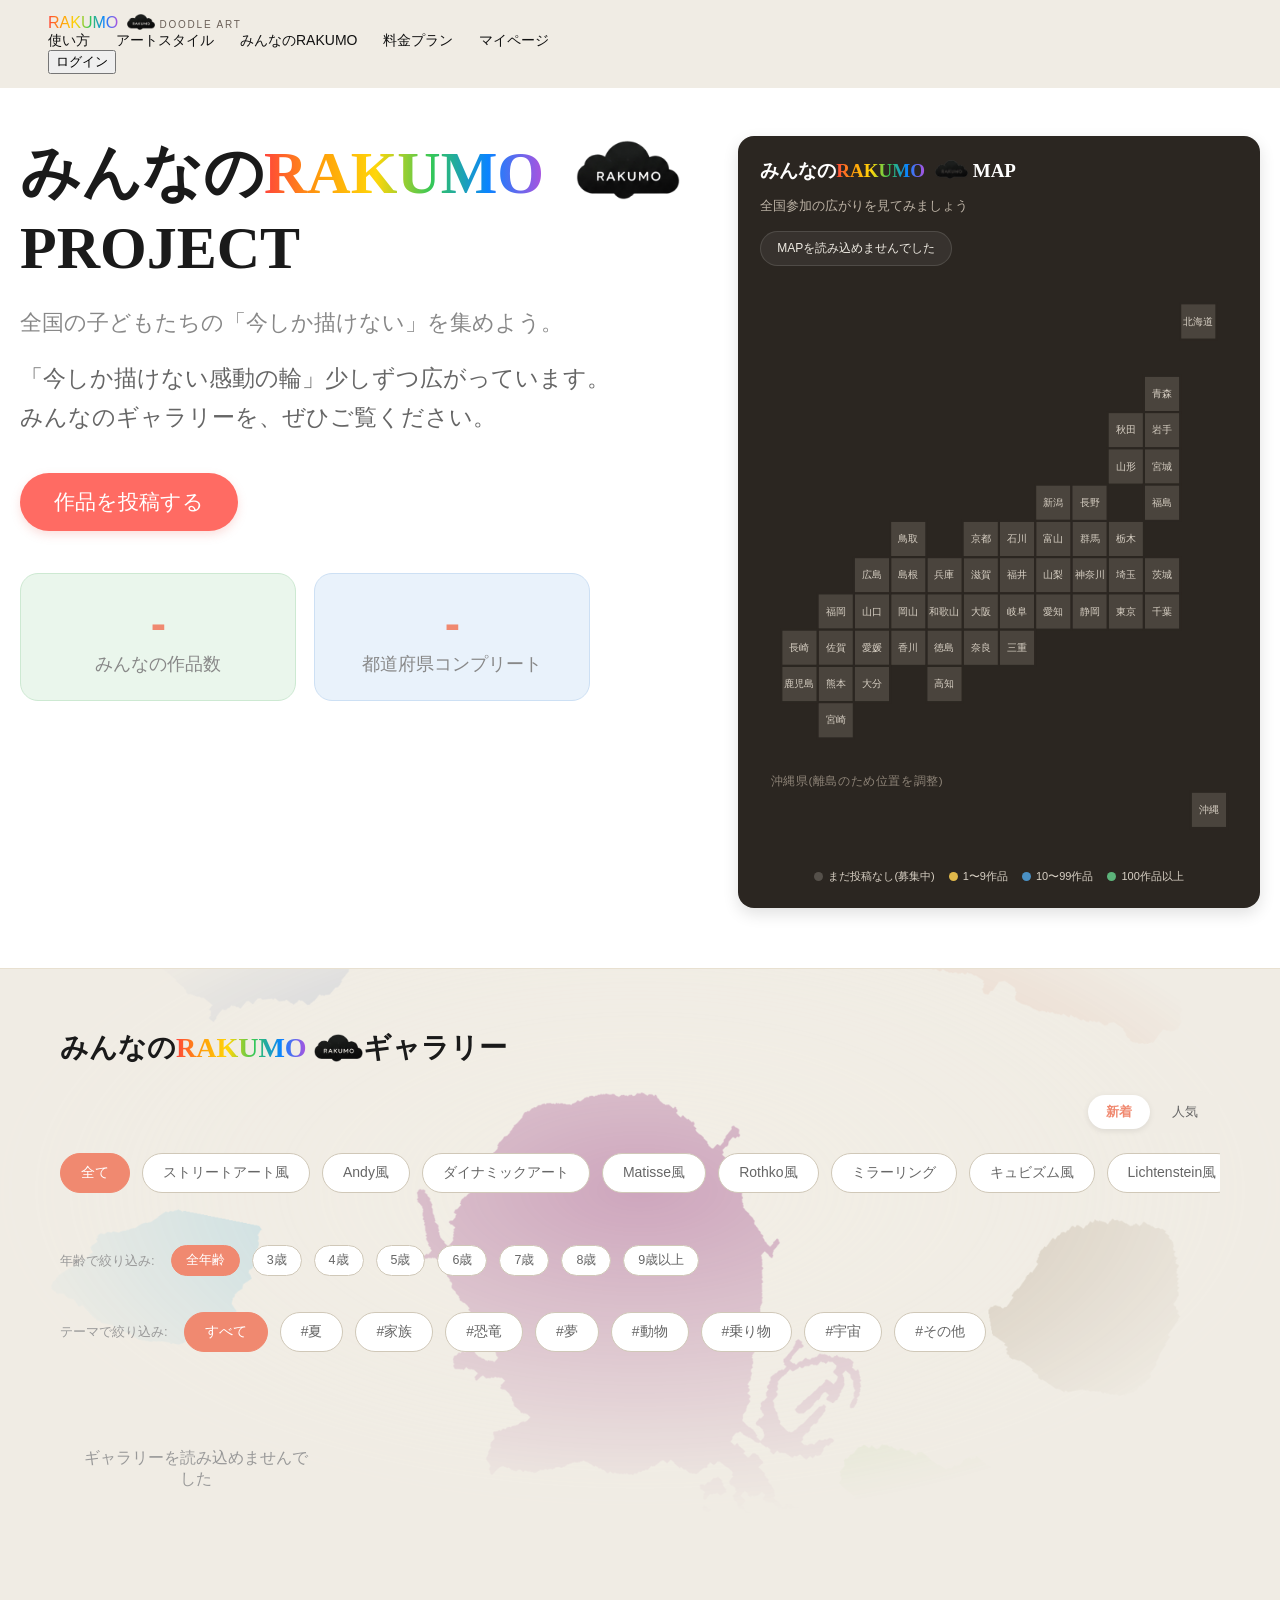
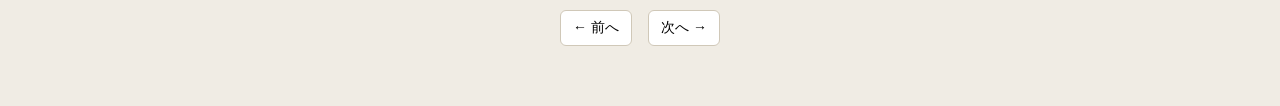
==== commit e1e960f4: "feat: switch to GitHub Pages (CNAME) + ship stencil style, analytics, OGP fix, sitemap/robots" ====
--- a/gallery.html
+++ b/gallery.html
@@ -8,9 +8,12 @@
   <meta property="og:type" content="website">
   <meta property="og:title" content="みんなのRAKUMO - 落書きアート RAKUMO">
   <meta property="og:description" content="全国の子どもたちの「今しか描けない」が集まるギャラリーです。">
-  <!-- TODO: 本番ドメイン確定後、og:imageは絶対URLに変更すること(相対パスはSNSクローラーに認識されない) -->
-  <meta property="og:image" content="assets/gallery_bg.png">
+  <!-- og:imageは必ず絶対URLにすること(相対パスだとSNSで画像が出ない) -->
+  <meta property="og:image" content="https://rakumo-art.com/assets/gallery_bg.png">
+  <meta property="og:image:alt" content="全国の子どもたちの落書きアートが並ぶギャラリー">
+  <meta property="og:url" content="https://rakumo-art.com/gallery.html">
   <meta property="og:site_name" content="みんなのRAKUMO">
+  <meta property="og:locale" content="ja_JP">
   <meta name="twitter:card" content="summary_large_image">
   <link rel="stylesheet" href="style.css">
   <style>
@@ -701,6 +704,14 @@
       }
     }
   </style>
+  <!-- Google tag (gtag.js) -->
+  <script async src="https://www.googletagmanager.com/gtag/js?id=G-CBY1GZKPBE"></script>
+  <script>
+    window.dataLayer = window.dataLayer || [];
+    function gtag(){dataLayer.push(arguments);}
+    gtag('js', new Date());
+    gtag('config', 'G-CBY1GZKPBE');
+  </script>
 </head>
 <body>
   <header class="site-header">
@@ -875,6 +886,7 @@
 
     <div class="gallery-filters">
       <button class="filter-btn active" data-style="">全て</button>
+      <button class="filter-btn" data-style="stencil">ストリートアート風</button>
       <button class="filter-btn" data-style="andy">Andy風</button>
       <button class="filter-btn" data-style="dynamic">ダイナミックアート</button>
       <button class="filter-btn" data-style="matisse">Matisse風</button>
@@ -882,7 +894,6 @@
       <button class="filter-btn" data-style="mirror">ミラーリング</button>
       <button class="filter-btn" data-style="cubism">キュビズム風</button>
       <button class="filter-btn" data-style="lichtenstein">Lichtenstein風</button>
-      <button class="filter-btn" data-style="triptych">トリプティク</button>
     </div>
 
     <div class="gallery-filters age-filters">
@@ -949,6 +960,7 @@
   </div>
 
   <script src="config.js"></script>
+  <script src="ads.js"></script>
   <script src="gallery-page.js?v=6"></script>
 </body>
 </html>
--- a/style.css
+++ b/style.css
@@ -169,8 +169,8 @@
 }
 .gallery-room{position:relative;background:#4a423b;border-radius:12px;padding:30px;}
 .gallery-grid{display:grid;grid-template-columns:repeat(3,1fr);gap:20px;padding:0;}
-.framed{margin:0;display:flex;flex-direction:column;min-height:450px;}
-.framed img{width:100%;height:100%;object-fit:cover;border:16px solid #1a1a1a;box-shadow:0 14px 24px rgba(0,0,0,.4);}
+.framed{margin:0;display:flex;flex-direction:column;}
+.framed img{width:100%;aspect-ratio:4/5;object-fit:cover;border:16px solid #1a1a1a;box-shadow:0 14px 24px rgba(0,0,0,.4);box-sizing:border-box;display:block;}
 .framed figcaption{color:#e8ddcb;font-size:11px;margin-top:6px;text-align:center;}
 .floor{display:none!important;}
 .gallery-section .btn-pill-outline{background:transparent;color:#fff;border-color:rgba(255,255,255,.5);margin-top:26px;}
@@ -261,6 +261,24 @@
 #uploadPane .btn-pill{width:100%;justify-content:center;}
 .status-msg{font-size:13px;color:var(--coral-dark);margin-top:14px;min-height:16px;}
 
+.orient-layout{display:flex;flex-direction:column;align-items:center;gap:16px;}
+#orientCanvas{max-width:100%;max-height:340px;border-radius:6px;border:1px solid var(--hairline);background:#fff;}
+.orient-layout .rotate-controls{display:flex;align-items:center;gap:10px;}
+.orient-layout .btn-pill{width:auto;}
+
+.gen-failed{
+  display:flex;flex-wrap:wrap;align-items:center;gap:12px;margin-bottom:18px;
+  padding:12px 14px;border-radius:8px;background:#fff3ef;border:1px solid var(--coral);
+  font-size:13px;color:var(--coral-dark);
+}
+.gen-failed .btn-pill{width:auto;padding:6px 14px;font-size:12px;}
+
+.gen-progress{margin-bottom:18px;}
+.gen-progress-label{font-size:13px;color:var(--ink-soft);margin-bottom:8px;}
+.gen-progress-label span{color:var(--coral-dark);font-weight:700;font-variant-numeric:tabular-nums;}
+.gen-progress-bar{height:8px;border-radius:5px;background:#efe4d4;overflow:hidden;}
+.gen-progress-fill{height:100%;width:0%;background:var(--coral);border-radius:5px;transition:width .35s ease;}
+
 .result-layout{display:grid;grid-template-columns:260px 1fr;gap:28px;}
 .orig-label{font-size:12px;color:var(--ink-soft);margin-bottom:8px;}
 #origCanvas{width:100%;border-radius:6px;border:1px solid var(--hairline);background:#fff;}
@@ -269,7 +287,7 @@
 .rotate-controls{display:flex;align-items:center;gap:10px;}
 .rotate-btn{border:1px solid var(--ink);background:#fff;border-radius:6px;padding:6px 10px;font-size:12px;cursor:pointer;}
 .rotate-btn:disabled{opacity:.4;}
-#rotateAngle{font-size:12px;color:var(--ink-soft);min-width:30px;text-align:center;}
+#rotateAngle{font-size:12px;color:var(--ink-soft);min-width:56px;text-align:center;}
 
 .result-grid{display:grid;grid-template-columns:repeat(4,1fr);gap:12px;}
 .result-card{
@@ -388,4 +406,6 @@
   .after-card-wrap{width:50%;}
   .after-caption{font-size:14px;}
   .transform-arrow{width:56px;height:40px;margin:0 -4px;}
-}
+  .gallery-grid{grid-template-columns:repeat(2,1fr);gap:14px;}
+  .gallery-room{padding:18px;}
+}
